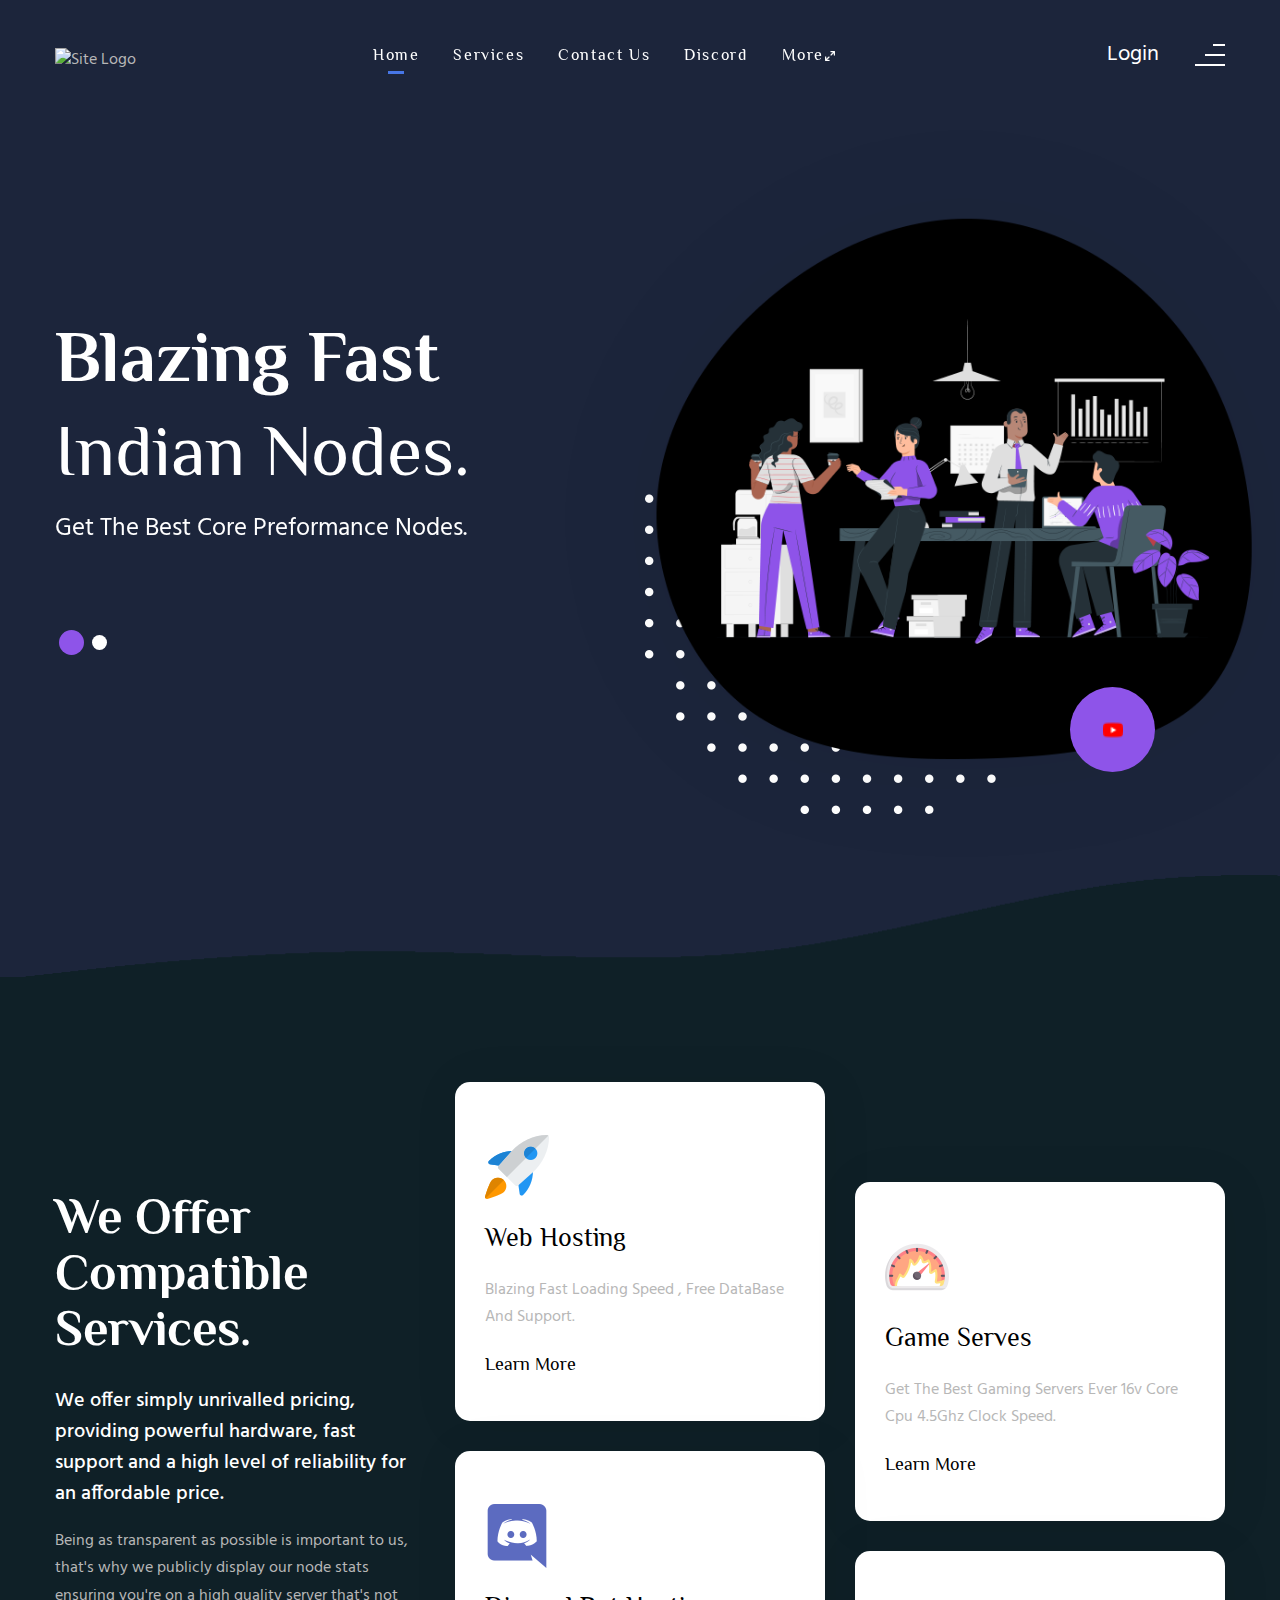
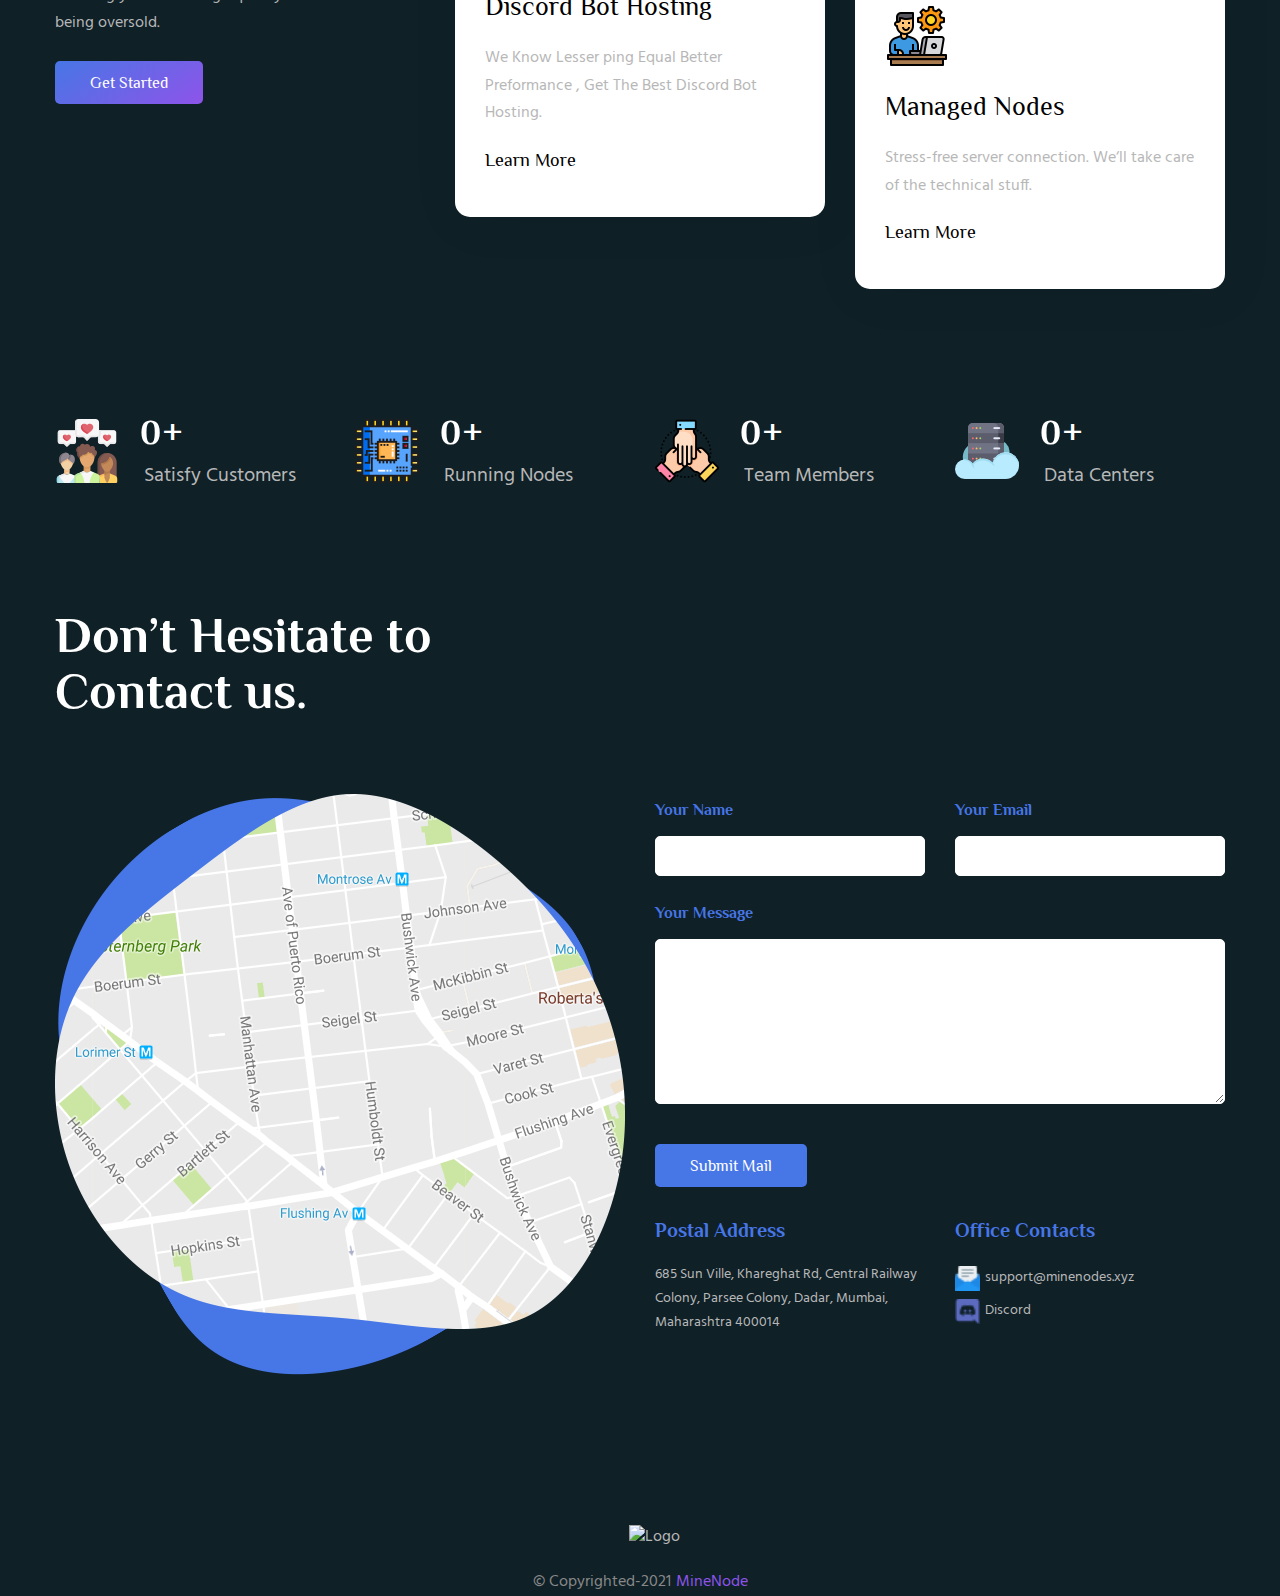
==== index.html @ 74b0d2ec "Update index.html" ====
<!DOCTYPE html>
<html lang="en">

<head>
    <!-- Basic Page Needs
    ================================================== -->
    <meta charset="utf-8" />
    <meta http-equiv="X-UA-Compatible" content="IE=edge" />

    <!-- Specific Meta
    ================================================== -->
    <meta name="viewport" content="width=device-width, initial-scale=1, maximum-scale=1" />
    <meta name="description" content="Get Blazing Fast Servers At Most Affordable Rates , Powered By Aws And Google Cloud." />
    <meta name="keywords" content="HTML5, Template, Design, agency, app, blog, business, clean, creative, marketing, modern, multipurpose, portfolio, seo, startup, studio, trending" />
    <meta name="author" content="Healer" />

    <!-- Titles
    ================================================== -->
    <title>MineNodes | Blazing Fast Nodes</title>
    <meta property="og:image" content="https://creazilla-store.fra1.digitaloceanspaces.com/emojis/54717/cherry-blossom-emoji-clipart-xl.png">
	<meta name="twitter:card" content="https://creazilla-store.fra1.digitaloceanspaces.com/emojis/54717/cherry-blossom-emoji-clipart-xl.png">

    <!-- Favicons
    ================================================== -->
    <link rel="icon" href="https://emojipedia-us.s3.dualstack.us-west-1.amazonaws.com/thumbs/120/microsoft/209/airplane_2708.png" type="image/gif" sizes="16x16">

    <!-- Custom Font
	================================================== -->
    <link href="https://fonts.googleapis.com/css2?family=Hind:wght@300;400;500;600;700&family=Philosopher:ital,wght@0,400;0,700;1,400;1,700&family=Barlow:wght@300;400;600;700&display=swap" rel="stylesheet" />

    <!-- CSS
    ================================================== -->
    <style>
        .gg{
            -webkit-filter: invert(1);
   filter: invert(1);
        }
    </style>
    <link rel="stylesheet" href="assets/css/bootstrap.min.css" />
    <link rel="stylesheet" href="assets/css/swiper.min.css" />
    <link rel="stylesheet" href="assets/css/simple-scrollbar.css" />
    <link rel="stylesheet" href="assets/css/odometer-theme-default.css" />
    <link rel="stylesheet" href="assets/css/magnific-popup.css" />
    <link rel="stylesheet" href="assets/css/icofont.min.css" />
    <link rel="stylesheet" href="assets/css/style.css" />
    <link rel="stylesheet" href="assets/css/style-dark-two.css" />

    <script src="assets/js/modernizr.min.js"></script>
</head>

<body data-spy="scroll" data-offset="170" data-target=".navigation-area">
    <!--********************************************************-->
    <!--********************* SITE CONTENT *********************-->
    <!--********************************************************-->
    <div class="site-content">
        <!--~~~~~~~~~~~~~~~~~~~~~~~~~~~~~~~~~~~~~~~
            Start Site Header
        ~~~~~~~~~~~~~~~~~~~~~~~~~~~~~~~~~~~~~~~~-->
        <header class="site-header header-style-one">
            <div class="container">
                <div class="row align-items-center">
                    <div class="col-12">
                        <div class="navigation-area">
                            <!-- Site Branding -->
                            <div class="site-branding">
                                <a href="index.html">
									<img src="https://cdn.discordapp.com/attachments/868022667415023646/868771667864858644/PicsArt_07-25-01.58.15.png" width="400px" style="margin-top: 10px;" alt="Site Logo" />
								</a>
                            </div>
                            <!--  /.site-branding -->

                            <!-- Site Navigation -->
                            <div class="site-navigation">
                                <nav class="navigation">
                                    <!-- Main Menu -->
                                    <div class="menu-wrapper">
                                        <div class="menu-content">
                                            <ul class="mainmenu">
                                                <li>
                                                    <a class="nav-link active" href="#hero-block">Home</a>
                                                </li>
                                                <li>
                                                    <a class="nav-link" href="#service-block">Services</a>
                                                </li>
                                                <li>
                                                    <a class="nav-link" href="#contact-block">Contact Us</a>
                                                </li>
                                                <li>
                                                    <a class="nav-link" href="https://discord.gg/minenodes" target="_blank">Discord</a>
                                                </li>
                                                <li class="megamenu">
                                                    <a class="nav-link" href="#">More</a>
                                                    <ul class="sub-menu megamenu-main">
                                                        <li>
                                                            <div class="megamenu-wrapper">
                                                                <div class="container megamenu-container">
                                                                    <div class="row">
                                                                        <div class="col-lg-3 megamenu-column">
                                                                            <h3 class="megamenu-heading">QuickLinks</h3>
                                                                            <ul class="custom-megamenu">
                                                                                <li><a href="auth.minevote.xyz" target="_blank">Panel Login</a></li>
                                                                                <li><a href="terms.html" target="_blank">Terms of Service</a>
                                                                                </li>
                                                                                <li><a href="privacy-policy.html" target="_blank">Privacy Policy</a></li>
                                                                                <li><a href="sla.html" target="_blank">Service Level Agreement</a></li>
                                                                                <li><a href="use-policy.html" target="_blank">Acceptable Use Policy</a></li>
                                                                            </ul>
                                                                        </div>
                                                                        <div class="col-lg-3 megamenu-column">
                                                                            <h3 class="megamenu-heading">Contact</h3>
                                                                            <ul class="custom-megamenu">
                                                                                <li><a href="https://discord.gg/minenodes" target="_blank">Discord</a></li>
                                                                                <li><a href="mailto: support@minenodes.xyz">support@minevote.xyz</a></li>
                                                                            </ul>
                                                                        </div>
                                                                        <div class="col-lg-3 megamenu-column">
                                                                            <h3 class="megamenu-heading">Main Pages</h3>
                                                                            <ul class="custom-megamenu">
                                                                                <li><a href="#service-block">Services</a>
                                                                                </li>
                                                                                <li><a href="#contact-block">Contact
																						Us</a></li>
                                                                            </ul>
                                                                        </div>
                                                                        <div class="col-lg-3 megamenu-column">
                                                                            <h3 class="megamenu-heading">Blog Pages</h3>
                                                                            <ul class="custom-megamenu">
                                                                                <li><a href="#">Soon</a>
                                                                                </li>
                                                                                <li><a href="#">Soon</a></li>
                                                                            </ul>
                                                                        </div>
                                                                    </div>
                                                                </div>
                                                            </div>
                                                        </li>
                                                    </ul>
                                                </li>
                                            </ul>
                                            <!-- /.menu-list -->
                                        </div>
                                        <!-- /.hours-content-->
                                    </div>
                                    <!-- /.menu-wrapper -->
                                </nav>
                            </div>
                            <!--  /.site-navigation -->

                            <div class="header-navigation-right">
                                <div class="search-wrap">
                                    <div class="search-btn">
                                            <a class="nav-link" href="https://auth.minenodes.xyz" target="_blank">Login</a>
                                    </div>
                                </div>
                                <!--~./ search-wrap ~-->
                                <div class="hamburger-menus">
                                    <span></span>
                                    <span></span>
                                    <span></span>
                                </div>
                            </div>
                            <!--~./ header-navigation-right ~-->
                        </div>
                        <!-- /.navigation-area -->
                    </div>
                    <!-- /.col-12 -->
                </div>
                <!-- /.row -->
            </div>
            <!-- /.container-fluid -->
            <div class="mobile-sidebar-menu sidebar-menu">
                <div class="overlaybg"></div>
            </div>
        </header>
        <!--~~./ end site header ~~-->
        <!--~~~ Sticky Header ~~~-->
        <div id="sticky-header" class="active"></div>
        <!--~./ end sticky header ~-->

        <!--~~~~~~~~~~~~~~~~~~~~~~~~~~~~~~~~~~~~~~~
				Hero Block
		~~~~~~~~~~~~~~~~~~~~~~~~~~~~~~~~~~~~~~~~-->
        <div id="hero-block" class="hero-block bg-white-smoke hero-block-one">
            <div class="element-group">
                <div class="element one">
                    <img src="assets/images/element/dark/rectangle2.png" alt="Element">
                </div>
            </div>
            <div class="social-status-area">
                <div class="social-status">
                    <a href="https://discord.gg/minenodes"><img src="assets/icons/12px/011-discord-1.png" style="margin-right: 2%;"></i></a>
                    <a href="#"><img src="assets/icons/12px/001-instagram.png" style="margin-right: 2%;"></i></a>
                    <a href="#"><img src="assets/icons/12px/003-twitter.png" style="margin-right: 2%;"></i></a>
                    <a href="#"><img src="assets/icons/12px/002-youtube.png" style="margin-right: 2%;"></i></a>
                    <a href="#"><img src="assets/icons/12px/004-linkedin.png" style="margin-right: 2%;"></i></a>
                    
                </div>
            </div>
            <div class="waves-effect bottom" style="background-image: url('assets/images/shape/shape-bottom1-dark.png');">
            </div>
            <div class="container">
                <div class="row">
                    <div class="col-lg-7">
                        <!-- Testimonial Slider -->
                        <div id="hero-slider" class="swiper-container hero-slider-one">
                            <div class="swiper-wrapper">
                                <div class="swiper-slide">
                                    <div class="hero-content-area">
                                        <h2 class="hero-title">
                                            <span>Blazing Fast</span> Indian Nodes.
                                        </h2>
                                        <!-- /.hero-title -->
                                        <div class="hero-desc">
                                            <p>Get The Best Core Preformance Nodes.</p>
                                        </div>
                                        <!-- /.hero-content-area -->
                                    </div>
                                </div>
                                <div class="swiper-slide">
                                    <div class="hero-content-area">
                                        <h2 class="hero-title">
                                            <span>Most Affordable</span> Nodes Ever.
                                        </h2>
                                        <!-- /.hero-title -->
                                        <div class="hero-desc">
                                            <p>Get The Most Affordable Services.</p>
                                        </div>
                                        <!-- /.hero-content-area -->
                                    </div>
                                </div>
                            </div>
                            <!-- Add Pagination -->
                            <div class="swiper-pagination"></div>
                        </div>
                    </div>
                    <div class="col-lg-5">
                        <div class="hero-mockup-area">
                            <div class="hero-mockup-thumb one">
                                <img src="assets/images/others/hero2-dark.png" alt="Thumb">
                                <div class="element-group">
                                    <div class="element one">
                                        <img src="assets/images/element/dark/circle2.png" alt="Element">
                                    </div>
                                </div>
                                <div class="promo-video">
                                    <a href="https://player.vimeo.com/video/432132451" class="video-btn video-popup">
										<img src="assets/icons/12px/002-youtube.png" width="20px" class="icofont-ui-play">
									</a>
                                </div>
                                <!-- /.promo-video -->
                            </div>
                            <div class="hero-mockup-thumb two">
                                <img src="assets/images/others/hero2-1-dark.png" alt="Thumb">
                            </div>
                        </div>
                        <!-- /.hero-mockup-area -->
                    </div>
                </div>
            </div>
        </div>
        <!-- /.hero-block -->

        <!--~~~~~~~~~~~~~~~~~~~~~~~~~~~~~~~~~~~~~~~
                Start Services Block
            ~~~~~~~~~~~~~~~~~~~~~~~~~~~~~~~~~~~~~~~~-->
        <div id="service-block" class="services-block style-one">
            <div class="element-group">
                <div class="element one">
                    <img src="assets/images/element/dark/circle-helf1.png" alt="Element">
                </div>
            </div>
            <div class="container">
                <div class="row align-items-center">
                    <div class="col-lg-4">
                        <div class="text-feature-block md-mrb-55">
                            <h2 class="title">
                                We Offer <br /> Compatible Services.
                            </h2>
                            <div class="sub-title">
                                We offer simply unrivalled pricing, providing powerful hardware, fast support and a high level of reliability for an affordable price.
                            </div>
                            <p>
                                Being as transparent as possible is important to us, that's why we publicly display our node stats ensuring you're on a high quality server that's not being oversold.
                            </p>
                            <a class="btn btn-primary btn-gradient-45" href="https://discord.gg/minenodes" target="_blank">Get Started</a>
                        </div>
                    </div>
                    <div class="col-lg-8">
                        <div class="row service-items-area">
                            <div class="col-lg-6 col-md-6">
                                <div class="service-item style-two">
                                    <div class="service-icon">
                                        <img src="assets/icons/64px/009-rocket.png" alt="Icon" />
                                    </div>
                                    <!-- /.service-icon -->
                                    <div class="service-info">
                                        <h3 class="title">Web Hosting</h3>
                                        <p>
                                            Blazing Fast Loading Speed , Free DataBase And Support.
                                        </p>
                                        <a class="read-more-text" href="#">
											Learn More
											
										</a>
                                    </div>
                                    <!-- /.service-info -->
                                </div>
                                <!-- /.service-item -->
                            </div>
                            <!-- /.col-lg-6 -->
                            <div class="col-lg-6 col-md-6">
                                <div class="service-item style-two">
                                    <div class="service-icon">
                                        <img src="assets/icons/64px/008-speedometer.png" alt="Icon" />
                                    </div>
                                    <!-- /.service-icon -->
                                    <div class="service-info">
                                        <h3 class="title">Game Serves</h3>
                                        <p>
                                            Get The Best Gaming Servers Ever 16v Core Cpu 4.5Ghz Clock Speed.
                                        </p>
                                        <a class="read-more-text" href="#">
											Learn More
											
										</a>
                                    </div>
                                    <!-- /.service-info -->
                                </div>
                                <!-- /.service-item -->
                            </div>
                            <!-- /.col-lg-6 -->
                            <div class="col-lg-6 col-md-6">
                                <div class="service-item style-two">
                                    <div class="service-icon">
                                        <img src="assets/icons/64px/004-discord.png" alt="Icon" />
                                    </div>
                                    <!-- /.service-icon -->
                                    <div class="service-info">
                                        <h3 class="title">Discord Bot Hosting</h3>
                                        <p>
                                            We Know Lesser ping Equal Better Preformance , Get The Best Discord Bot Hosting.
                                        </p>
                                        <a class="read-more-text" href="#">
											Learn More
											
										</a>
                                    </div>
                                    <!-- /.service-info -->
                                </div>
                                <!-- /.service-item -->
                            </div>
                            <!-- /.col-lg-6 -->
                            <div class="col-lg-6 col-md-6">
                                <div class="service-item style-two">
                                    <div class="service-icon">
                                        <img src="assets/icons/64px/010-management.png" alt="Icon" />
                                    </div>
                                    <!-- /.service-icon -->
                                    <div class="service-info">
                                        <h3 class="title">Managed Nodes</h3>
                                        <p>
                                            Stress-free server connection. We‘ll take care of the technical stuff.
                                        </p>
                                        <a class="read-more-text" href="#">
											Learn More
											
										</a>
                                    </div>
                                    <!-- /.service-info -->
                                </div>
                                <!-- /.service-item -->
                            </div>
                            <!-- /.col-lg-6 -->
                        </div>
                    </div>
                </div>
            </div>
            <!-- /.container -->
        </div>
        <!--~~./ end services block ~~-->

        

        <!--~~~~~~~~~~~~~~~~~~~~~~~~~~~~~~~~~~~~~~~
                Start Fanfact Block
            ~~~~~~~~~~~~~~~~~~~~~~~~~~~~~~~~~~~~~~~~-->
        <div class="fanfact-block style-one pd-t-100" style="margin-top: -10%;">
            <div class="container">
                <div class="row fanfact-promo-numbers">
                    <div class="col-lg-3 col-md-6 col-sm-6">
                        <div class="promo-number">
                            <div class="promo-number-inner">
                                <div class="icon">
                                    <img src="assets/icons/64px/002-rating.png" alt="Icon" />
                                </div>
                                <!-- /.icon -->
                                <div class="info">
                                    <div class="odometer-wrap">
                                        <div class="odometer" data-odometer-final="100">0</div>
                                        +
                                    </div>
                                    <!-- /.odometer-wrap -->
                                    <h4 class="promo-title">Satisfy Customers</h4>
                                    <!-- /.promo-title -->
                                </div>
                                <!-- /.info -->
                            </div>
                        </div>
                        <!-- /.promo-number -->
                    </div>
                    <!-- /.col-lg-3 -->
                    <div class="col-lg-3 col-md-6 col-sm-6">
                        <div class="promo-number">
                            <div class="promo-number-inner">
                                <div class="icon">
                                    <img src="assets/icons/64px/003-cpu.png" alt="Icon" />
                                </div>
                                <!-- /.icon -->
                                <div class="info">
                                    <div class="odometer-wrap">
                                        <div class="odometer" data-odometer-final="120">0</div>
                                        +
                                    </div>
                                    <!-- /.odometer-wrap -->
                                    <h4 class="promo-title">Running Nodes</h4>
                                    <!-- /.promo-title -->
                                </div>
                                <!-- /.info -->
                            </div>
                        </div>
                        <!-- /.promo-number -->
                    </div>
                    <!-- /.col-lg-3 -->
                    <div class="col-lg-3 col-md-6 col-sm-6">
                        <div class="promo-number">
                            <div class="promo-number-inner">
                                <div class="icon">
                                    <img src="assets/icons/64px/005-united.png" alt="Icon" />
                                </div>
                                <!-- /.icon -->
                                <div class="info">
                                    <div class="odometer-wrap">
                                        <div class="odometer" data-odometer-final="6">0</div>
                                        +
                                    </div>
                                    <!-- /.odometer-wrap -->
                                    <h4 class="promo-title">Team Members</h4>
                                    <!-- /.promo-title -->
                                </div>
                                <!-- /.info -->
                            </div>
                        </div>
                        <!-- /.promo-number -->
                    </div>
                    <!-- /.col-lg-3 -->
                    <div class="col-lg-3 col-md-6 col-sm-6">
                        <div class="promo-number">
                            <div class="promo-number-inner">
                                <div class="icon">
                                    <img src="assets/icons/64px/003-database.png" alt="Icon" />
                                </div>
                                <!-- /.icon -->
                                <div class="info">
                                    <div class="odometer-wrap">
                                        <div class="odometer" data-odometer-final="5">0</div>
                                        +
                                    </div>
                                    <!-- /.odometer-wrap -->
                                    <h4 class="promo-title">Data Centers</h4>
                                    <!-- /.promo-title -->
                                </div>
                                <!-- /.info -->
                            </div>
                        </div>
                        <!-- /.promo-number -->
                    </div>
                    <!-- /.col-lg-3 -->
                </div>
                <!-- /.fanfact-promo-numbers -->
            </div>
        </div>
        <!--~~./ end fanfact block ~~-->

        
       
        <!--~~~~~~~~~~~~~~~~~~~~~~~~~~~~~~~~~~~~~~~
                Start Contact Form Block
            ~~~~~~~~~~~~~~~~~~~~~~~~~~~~~~~~~~~~~~~~-->
        <div id="contact-block" class="contact-form-block style-two pd-b-130" style="margin-top: 10%;">
            <div class="element-group">
                <div class="element two">
                    <img src="assets/images/element/dark/circle3.png" alt="Element">
                </div>
            </div>
            <div class="container ml-b-40">
                <div class="row">
                    <div class="col-lg-5 col-md-6">
                        <div class="section-title">
                            <h2 class="title-main">
                                Don’t Hesitate to Contact us.
                            </h2>
                            <!-- /.title-main -->
                        </div>
                        <!-- /.section-title -->
                    </div>
                    <!-- /.col-lg-5 -->
                </div>
                <!-- /.row -->
                <div class="row align-items-center">
                    <div class="col-lg-6">
                        <div class="google-map md-mrb-50">
                            <img src="assets/images/others/google-map-dark.png" alt="Map">
                        </div>
                    </div>
                    <div class="col-lg-6">
                        <div class="contact-form-area">
                            <form id="contact_form" class="contact-form" action="#">
                                <div class="row">
                                    <div class="col-lg-6 col-md-6">
                                        <div class="form-group">
                                            <label for="name">Your Name</label>
                                            <input class="form-controller" id="name" name="name" type="text">
                                        </div>
                                    </div>
                                    <!--./ col-lg-6-->
                                    <div class="col-lg-6 col-md-6">
                                        <div class="form-group">
                                            <label for="email">Your Email</label>
                                            <input class="form-controller" id="email" name="email" type="email">
                                        </div>
                                    </div>
                                    <!--./ col-lg-6 -->
                                    <div class="col-12">
                                        <div class="form-group">
                                            <label for="name">Your Message</label>
                                            <textarea id="message" name="message" class="form-controller" rows="4" cols="50"></textarea>
                                        </div>
                                    </div>
                                    <!-- /.col-12 -->
                                    <div class="col-12 mrt-15">
                                        <button onclick="" type="submit" class="btn btn-primary">Submit
											Mail</button>
                                    </div>
                                    <!--./ col-lg-6 -->
                                </div>
                                <!-- /.row -->
                            </form>
                            <!-- /.contact-form -->
                        </div>
                        <!-- /.contact-form-area -->
                        <div class="row">
                            <div class="col-lg-6 col-md-6 col-sm-6">
                                <div class="single-contact-info">
                                    <h3 class="title">Postal Address</h3>
                                    <div class="card-info">
                                        <p>685 Sun Ville, Khareghat Rd, Central Railway Colony, Parsee Colony, Dadar, Mumbai, Maharashtra 400014
                                        </p>
                                    </div>
                                    <!-- /.card-info -->
                                </div>
                                <!-- /.single-contact-info -->
                            </div>
                            <div class="col-lg-6 col-md-6 col-sm-6">
                                <div class="single-contact-info">
                                    <h3 class="title">Office Contacts</h3>
                                    <div class="card-info">
                                        <ul class="info-list">
                                            <li><img src="assets/icons/12px/001-email.png" style="margin-right: 2%;" class="icofont-send-mail"> <a class="j" href="mailto: support@minenodes.xyz">support@minenodes.xyz</a></li>
                                            <li><img src="assets/icons/12px/004-discord.png" style="margin-right: 2%;" class="icofont-globe-alt"> <a href="https://discord.gg/minenodes" target="_blank">Discord</a></li>
                                        </ul>
                                    </div>
                                    <!-- /.card-info -->
                                </div>
                                <!-- /.single-contact-info -->
                            </div>
                        </div>
                    </div>
                    <!-- /.col-lg-6 -->
                </div>
                <!-- /.row -->
            </div>
            <!-- /.container -->
        </div>
        <!--~~./ end contact form block ~~-->

        <!--~~~~~~~~~~~~~~~~~~~~~~~~~~~~~~~~~~~~~~~
            Start Site Footer
        ~~~~~~~~~~~~~~~~~~~~~~~~~~~~~~~~~~~~~~~~-->
        
            <!--~./ end footer widgets area ~-->

            <!--~~~~~~~~~~~~~~~~~~~~~~~~~~~~~~~~~~~~~~~
									Start Footer Bottom Area
							~~~~~~~~~~~~~~~~~~~~~~~~~~~~~~~~~~~~~~~-->
            <div class="footer-bottom-area">
                <div class="container">
                    <div class="row">
                        <div class="col-12">
                            <div class="footer-bottom-content text-center">
                                <a class="footer-logo-area" href="#">
									<img src="https://cdn.discordapp.com/attachments/868022667415023646/868771667864858644/PicsArt_07-25-01.58.15.png" width="400px" style="margin-left: 2.5%;" alt="Logo" />
								</a>
                                <div class="copyright-text text-center">
                                    <p>© Copyrighted-2021 <a href="#">MineNode</a></p>
                                </div>
                                <!--~./ end copyright text ~-->
                            </div>
                        </div>
                        <!--~./ col-12 ~-->
                    </div>
                </div>
            </div>
            <!--~./ end footer bottom area ~-->
        </footer>
        <!--~./ end site footer ~-->
    </div>
    
    <!--~~./ end site content ~~-->

    <!-- All The JS Files
			================================================== -->
    <script src="assets/js/jquery.js"></script>
    <script src="assets/js/popper.min.js"></script>
    <script src="assets/js/bootstrap.min.js"></script>
    <script src="assets/js/plugins.js"></script>
    <script src="assets/js/imagesloaded.pkgd.min.js"></script>
    <script src="assets/js/simple-scrollbar.min.js"></script>
    <script src="assets/js/background-parallax.js"></script>
    <script src="assets/js/jquery.magnific-popup.min.js"></script>
    <script src="assets/js/theia-sticky-sidebar.min.js"></script>
    <script src="assets/js/ResizeSensor.min.js"></script>
    <script src="assets/js/swiper.min.js"></script>
    <script src="assets/js/isotope.pkgd.min.js"></script>
    <script src="assets/js/packery-mode.pkgd.min.js"></script>
    <script src="assets/js/scrolla.jquery.min.js"></script>
    <script src="assets/js/odometer.min.js"></script>
    <script src="assets/js/isInViewport.jquery.js"></script>
    <script src="assets/js/contact.js"></script>
    <script src="assets/js/main.js"></script>
    <!-- main-js -->
</body>

</html>
---- assets/css/simple-scrollbar.css ----
.ss-wrapper {
    overflow: hidden;
    width: 100%;
    height: 100%;
    position: relative;
    z-index: 1;
    float: left;
}

.ss-content {
    height: 100%;
    width: calc(100% + 18px);
    padding: 0 0 0 0;
    position: relative;
    overflow-x: auto;
    overflow-y: scroll;
    box-sizing: border-box;
}

.ss-content.rtl {
    width: calc(100% + 18px);
    right: auto;
}

.ss-scroll {
    position: relative;
    background: rgba(0, 0, 0, 0.1);
    width: 9px;
    border-radius: 4px;
    top: 0;
    z-index: 2;
    cursor: pointer;
    opacity: 0;
    transition: opacity 0.25s linear;
}

.ss-hidden {
    display: none;
}

.ss-container:hover .ss-scroll,
.ss-container:active .ss-scroll {
    opacity: 1;
}

.ss-grabbed {
    -o-user-select: none;
    -ms-user-select: none;
    -moz-user-select: none;
    -webkit-user-select: none;
    user-select: none;
}
---- assets/css/odometer-theme-default.css ----
.odometer.odometer-auto-theme,
.odometer.odometer-theme-default {
    display: inline-block;
    vertical-align: middle;
    position: relative;
}

.odometer.odometer-auto-theme .odometer-digit,
.odometer.odometer-theme-default .odometer-digit {
    display: inline-block;
    vertical-align: middle;
    position: relative;
}

.odometer.odometer-auto-theme .odometer-digit .odometer-digit-spacer,
.odometer.odometer-theme-default .odometer-digit .odometer-digit-spacer {
    display: inline-block;
    vertical-align: middle;
    visibility: hidden;
}

.odometer.odometer-auto-theme .odometer-digit .odometer-digit-inner,
.odometer.odometer-theme-default .odometer-digit .odometer-digit-inner {
    text-align: left;
    display: block;
    position: absolute;
    top: 0;
    left: 0;
    right: 0;
    bottom: 0;
    overflow: hidden;
}

.odometer.odometer-auto-theme .odometer-digit .odometer-ribbon,
.odometer.odometer-theme-default .odometer-digit .odometer-ribbon {
    display: block;
}

.odometer.odometer-auto-theme .odometer-digit .odometer-ribbon-inner,
.odometer.odometer-theme-default .odometer-digit .odometer-ribbon-inner {
    display: block;
    -webkit-backface-visibility: hidden;
}

.odometer.odometer-auto-theme .odometer-digit .odometer-value,
.odometer.odometer-theme-default .odometer-digit .odometer-value {
    display: block;
    -webkit-transform: translateZ(0);
}

.odometer.odometer-auto-theme .odometer-digit .odometer-value.odometer-last-value,
.odometer.odometer-theme-default .odometer-digit .odometer-value.odometer-last-value {
    position: absolute;
}

.odometer.odometer-auto-theme.odometer-animating-up .odometer-ribbon-inner,
.odometer.odometer-theme-default.odometer-animating-up .odometer-ribbon-inner {
    -webkit-transition: -webkit-transform 2s;
    -moz-transition: -moz-transform 2s;
    -ms-transition: -ms-transform 2s;
    -o-transition: -o-transform 2s;
    transition: transform 2s;
}

.odometer.odometer-auto-theme.odometer-animating-up.odometer-animating .odometer-ribbon-inner,
.odometer.odometer-theme-default.odometer-animating-up.odometer-animating .odometer-ribbon-inner {
    -webkit-transform: translateY(-100%);
    -moz-transform: translateY(-100%);
    -ms-transform: translateY(-100%);
    -o-transform: translateY(-100%);
    transform: translateY(-100%);
}

.odometer.odometer-auto-theme.odometer-animating-down .odometer-ribbon-inner,
.odometer.odometer-theme-default.odometer-animating-down .odometer-ribbon-inner {
    -webkit-transform: translateY(-100%);
    -moz-transform: translateY(-100%);
    -ms-transform: translateY(-100%);
    -o-transform: translateY(-100%);
    transform: translateY(-100%);
}

.odometer.odometer-auto-theme.odometer-animating-down.odometer-animating .odometer-ribbon-inner,
.odometer.odometer-theme-default.odometer-animating-down.odometer-animating .odometer-ribbon-inner {
    -webkit-transition: -webkit-transform 2s;
    -moz-transition: -moz-transform 2s;
    -ms-transition: -ms-transform 2s;
    -o-transition: -o-transform 2s;
    transition: transform 2s;
    -webkit-transform: translateY(0);
    -moz-transform: translateY(0);
    -ms-transform: translateY(0);
    -o-transform: translateY(0);
    transform: translateY(0);
}

.odometer.odometer-auto-theme,
.odometer.odometer-theme-default {
    /*  font-family: "Helvetica Neue", sans-serif;*/
    /*line-height: 1.1em;*/
}

.odometer.odometer-auto-theme .odometer-value,
.odometer.odometer-theme-default .odometer-value {
    text-align: center;
}
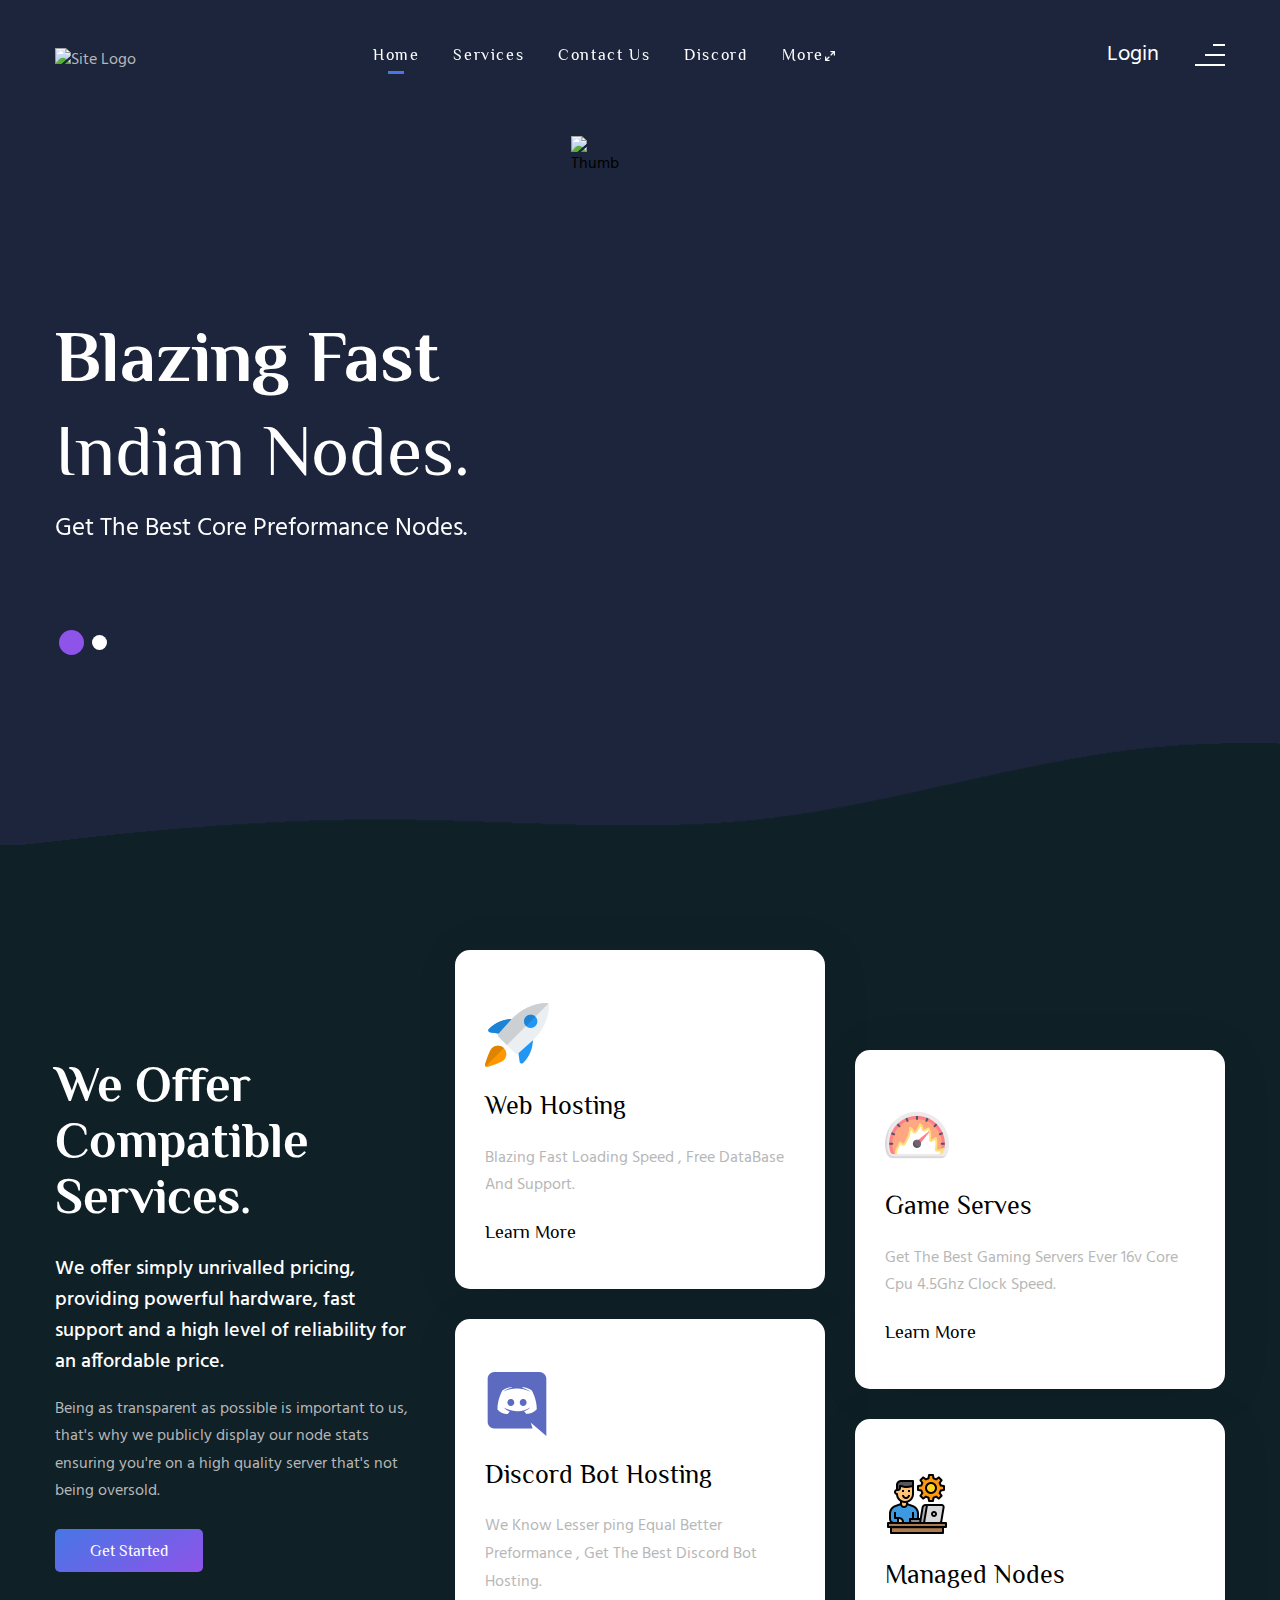
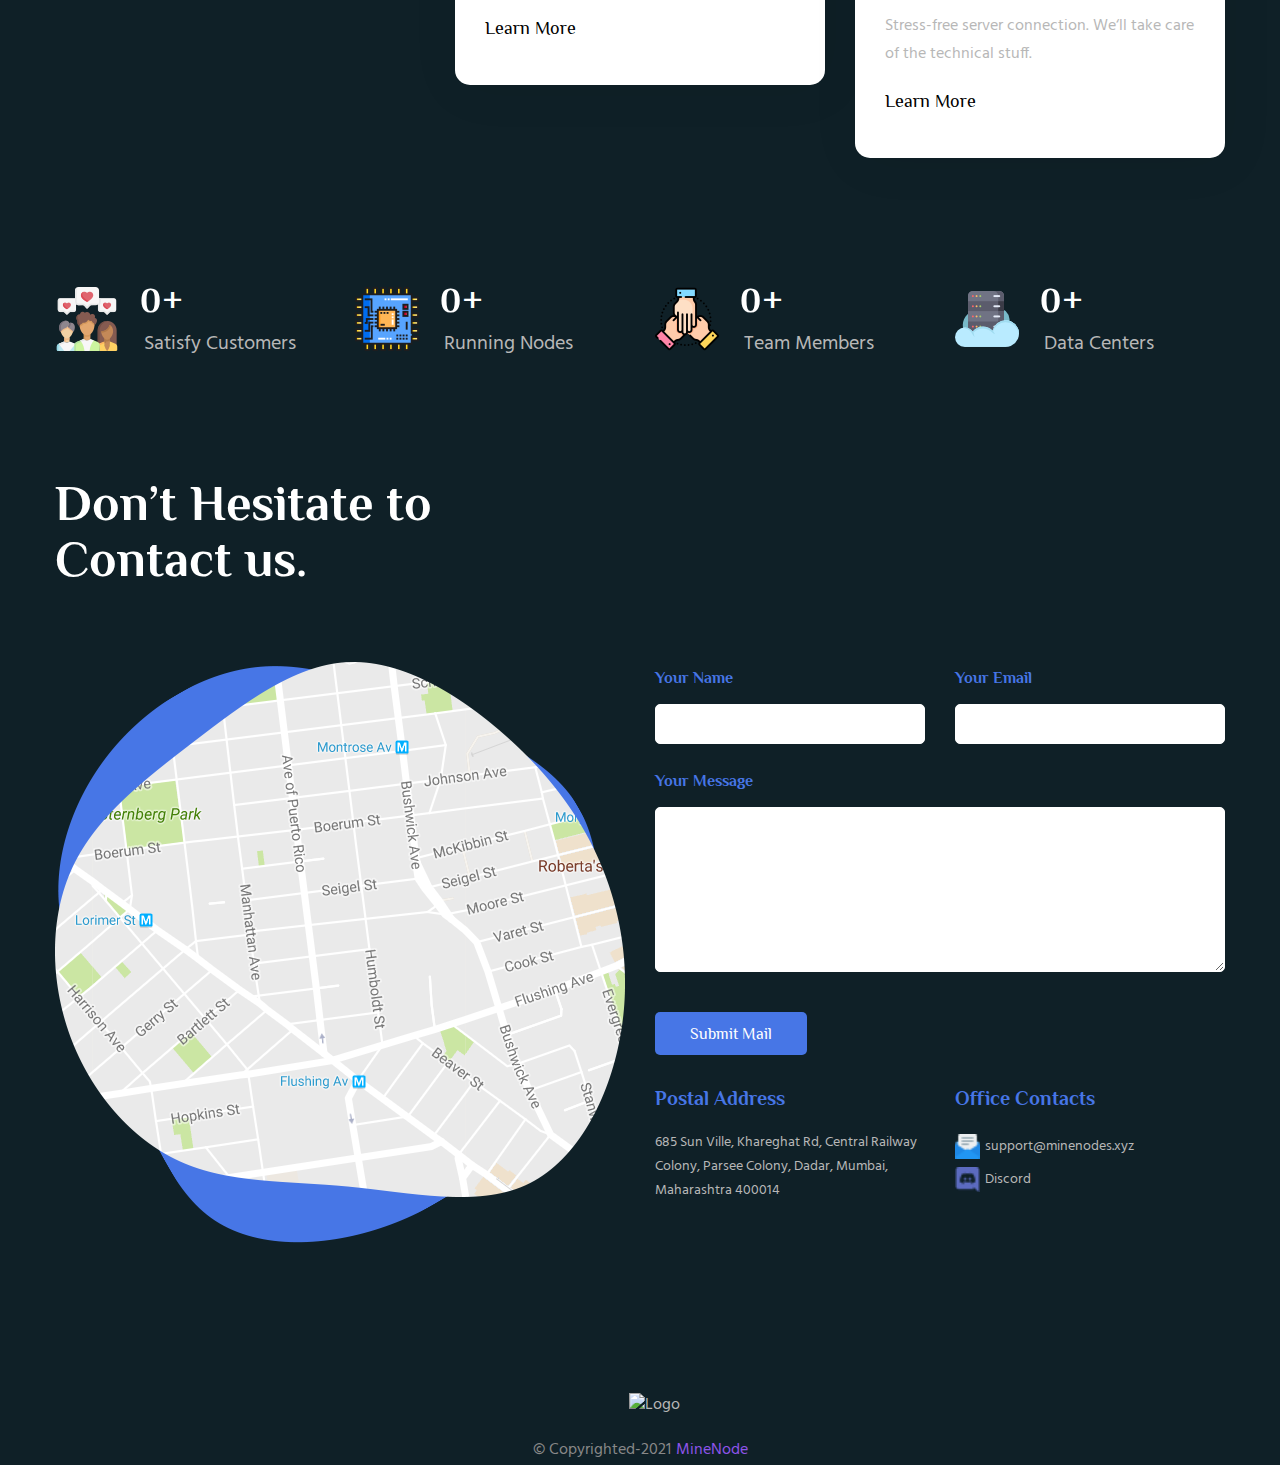
==== commit e72a6632: "Update index.html" ====
--- a/index.html
+++ b/index.html
@@ -10,15 +10,15 @@
     <!-- Specific Meta
     ================================================== -->
     <meta name="viewport" content="width=device-width, initial-scale=1, maximum-scale=1" />
-    <meta name="description" content="Get Blazing Fast Servers At Most Affordable Rates , Powered By Aws And Google Cloud." />
+    <meta name="description" content="Get Blazing Fast Servers At Most Affordable Price , Powered By Aws And Google Cloud." />
     <meta name="keywords" content="HTML5, Template, Design, agency, app, blog, business, clean, creative, marketing, modern, multipurpose, portfolio, seo, startup, studio, trending" />
     <meta name="author" content="Healer" />
 
     <!-- Titles
     ================================================== -->
     <title>MineNodes | Blazing Fast Nodes</title>
-    <meta property="og:image" content="https://creazilla-store.fra1.digitaloceanspaces.com/emojis/54717/cherry-blossom-emoji-clipart-xl.png">
-	<meta name="twitter:card" content="https://creazilla-store.fra1.digitaloceanspaces.com/emojis/54717/cherry-blossom-emoji-clipart-xl.png">
+    <meta property="og:image" content="https://cdn.discordapp.com/attachments/853232213100462141/868115909104009236/PicsArt_07-23-06.32.31.jpg">
+	<meta name="twitter:card" content="https://cdn.discordapp.com/attachments/853232213100462141/868115909104009236/PicsArt_07-23-06.32.31.jpg">
 
     <!-- Favicons
     ================================================== -->
@@ -177,6 +177,7 @@
         <div id="sticky-header" class="active"></div>
         <!--~./ end sticky header ~-->
 
+
         <!--~~~~~~~~~~~~~~~~~~~~~~~~~~~~~~~~~~~~~~~
 				Hero Block
 		~~~~~~~~~~~~~~~~~~~~~~~~~~~~~~~~~~~~~~~~-->
@@ -236,17 +237,7 @@
                     <div class="col-lg-5">
                         <div class="hero-mockup-area">
                             <div class="hero-mockup-thumb one">
-                                <img src="assets/images/others/hero2-dark.png" alt="Thumb">
-                                <div class="element-group">
-                                    <div class="element one">
-                                        <img src="assets/images/element/dark/circle2.png" alt="Element">
-                                    </div>
-                                </div>
-                                <div class="promo-video">
-                                    <a href="https://player.vimeo.com/video/432132451" class="video-btn video-popup">
-										<img src="assets/icons/12px/002-youtube.png" width="20px" class="icofont-ui-play">
-									</a>
-                                </div>
+                                <img style="margin-left: 10%;margin-top: 10%;" src="https://mlsdg335xmkp.i.optimole.com/ezh_Zi8-ooNdI5ty/w:615/h:724/q:90/https://kit.detheme.com/bexley/wp-content/uploads/sites/17/2020/10/vr.png" alt="Thumb">
                                 <!-- /.promo-video -->
                             </div>
                             <div class="hero-mockup-thumb two">
@@ -298,7 +289,7 @@
                                         <p>
                                             Blazing Fast Loading Speed , Free DataBase And Support.
                                         </p>
-                                        <a class="read-more-text" href="#">
+                                        <a class="read-more-text" href="https://discord.gg/minenodes" target="_blank">
 											Learn More
 											
 										</a>
@@ -319,7 +310,7 @@
                                         <p>
                                             Get The Best Gaming Servers Ever 16v Core Cpu 4.5Ghz Clock Speed.
                                         </p>
-                                        <a class="read-more-text" href="#">
+                                        <a class="read-more-text" href="https://discord.gg/minenodes" target="_blank">
 											Learn More
 											
 										</a>
@@ -340,7 +331,7 @@
                                         <p>
                                             We Know Lesser ping Equal Better Preformance , Get The Best Discord Bot Hosting.
                                         </p>
-                                        <a class="read-more-text" href="#">
+                                        <a class="read-more-text" href="https://discord.gg/minenodes" target="_blank">
 											Learn More
 											
 										</a>
@@ -361,7 +352,7 @@
                                         <p>
                                             Stress-free server connection. We‘ll take care of the technical stuff.
                                         </p>
-                                        <a class="read-more-text" href="#">
+                                        <a class="read-more-text" href="https://discord.gg/minenodes" target="_blank">
 											Learn More
 											
 										</a>
@@ -565,7 +556,7 @@
                                     <h3 class="title">Office Contacts</h3>
                                     <div class="card-info">
                                         <ul class="info-list">
-                                            <li><img src="assets/icons/12px/001-email.png" style="margin-right: 2%;" class="icofont-send-mail"> <a class="j" href="mailto: support@minenodes.xyz">support@minenodes.xyz</a></li>
+                                            <li><img src="assets/icons/12px/001-email.png" style="margin-right: 2%;" class="icofont-send-mail"> <a href="mailto: support@minenodes.xyz">support@minenodes.xyz</a></li>
                                             <li><img src="assets/icons/12px/004-discord.png" style="margin-right: 2%;" class="icofont-globe-alt"> <a href="https://discord.gg/minenodes" target="_blank">Discord</a></li>
                                         </ul>
                                     </div>
@@ -640,4 +631,4 @@
     <!-- main-js -->
 </body>
 
-</html>
+</html>